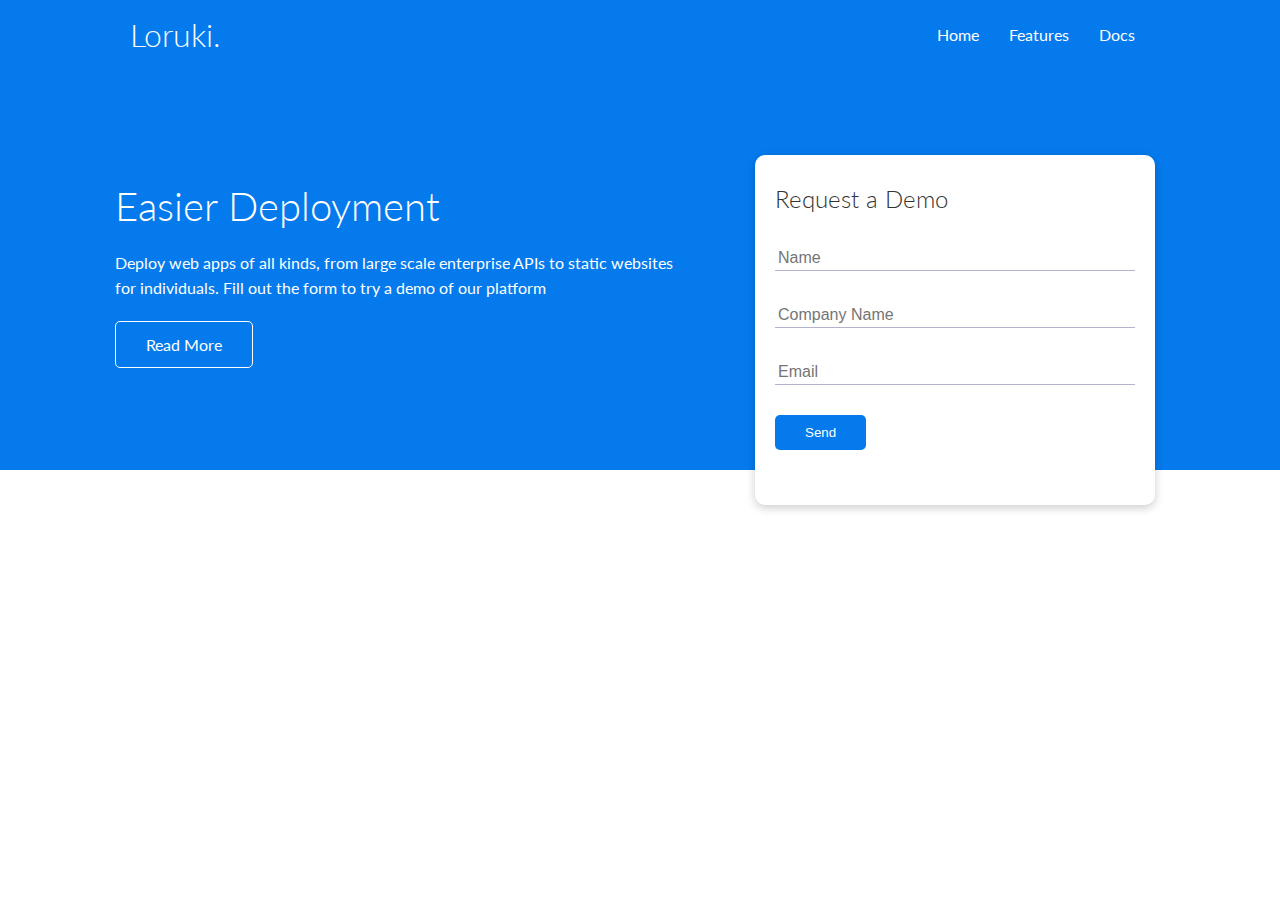
==== index.html @ 6b76390a "Up to Skewed Area section" ====
<!DOCTYPE html>
<html lang="en">
	<head>
		<meta charset="UTF-8" />
		<meta http-equiv="X-UA-Compatible" content="IE=edge" />
		<meta name="viewport" content="width=device-width, initial-scale=1.0" />
		<link rel="stylesheet" href="css/style.css" />
		<link
			rel="stylesheet"
			href="https://cdnjs.cloudflare.com/ajax/libs/font-awesome/6.0.0-beta2/css/all.min.css"
		/>
		<title>Loruki | Cloud Hosting For Everyone</title>
	</head>
	<body>
		<!-- Navbar -->
		<div class="navbar">
			<div class="container flex">
				<h1 class="logo">Loruki.</h1>
				<nav>
					<ul>
						<li><a href="index.html">Home</a></li>
						<li><a href="features.html">Features</a></li>
						<li><a href="docs.html">Docs</a></li>
					</ul>
				</nav>
			</div>
		</div>

		<!-- Showcase -->
		<section class="showcase">
			<div class="container grid">
				<div class="showcase-text">
					<h1>Easier Deployment</h1>
					<p>
						Deploy web apps of all kinds, from large scale enterprise APIs to
						static websites for individuals. Fill out the form to try a demo of
						our platform
					</p>
					<a href="features.html" class="btn btn-outline">Read More</a>
				</div>
				<div class="showcase-form card">
					<h2>Request a Demo</h2>
					<div class="form-control">
						<input type="text" name="name" placeholder="Name" required />
					</div>
					<div class="form-control">
						<input
							type="text"
							name="company"
							placeholder="Company Name"
							required
						/>
					</div>
					<div class="form-control">
						<input type="email" name="email" placeholder="Email" required />
					</div>
					<input type="submit" value="Send" class="btn btn-primary" />
				</div>
			</div>
		</section>
	</body>
</html>
---- css/style.css ----
@import url("https://fonts.googleapis.com/css2?family=Lato:wght@300&display=swap");

:root {
	--primary-color: #047aed;
}

/* universal select for reset */
* {
	box-sizing: border-box;
	padding: 0;
	margin: 0;
}

body {
	font-family: "Lato", sans-serif;
	color: #333;
	line-height: 1.6;
}

ul {
	list-style-type: none;
}

a {
	text-decoration: none;
	color: #333;
}

h1,
h2 {
	font-weight: 300;
	line-height: 1.2;
	margin: 10px 0;
}

p {
	margin: 10px 0;
}

img {
	width: 100%;
}

/* Navbar */
.navbar {
	background-color: var(--primary-color);
	color: #fff;
	height: 70px;
}

.navbar ul {
	display: flex;
}

.navbar a {
	color: #fff;
	padding: 10px;
	margin: 0 5px;
}

.navbar a:hover {
	border-bottom: 2px #fff solid;
}

.navbar .flex {
	justify-content: space-between;
}

/* Showcase */
.showcase {
	height: 400px;
	background-color: var(--primary-color);
	color: #fff;
	position: relative;
}

.showcase h1 {
	font-size: 40px;
}

.showcase p {
	margin: 20px 0;
}

.showcase .grid {
	overflow: visible;
	grid-template-columns: 55% 45%;
	gap: 30px;
}

.showcase-form {
	position: relative;
	top: 60px;
	height: 350px;
	width: 400px;
	padding: 40px;
	z-index: 100;
	justify-self: flex-end;
}

.showcase-form .form-control {
	margin: 30px 0;
}

.showcase-form input[type="text"],
.showcase-form input[type="email"] {
	border: 0;
	border-bottom: 1px solid #b4b3cb;
	width: 100%;
	padding: 3px;
	font-size: 16px;
}

.showcase-form input:focus {
	outline: none;
}

/* Utilities */
.container {
	max-width: 1100px;
	margin: 0 auto;
	overflow: auto;
	padding: 0 40px;
}

.card {
	background-color: #fff;
	color: #333;
	border-radius: 10px;
	box-shadow: 0 3px 10px rgba(0, 0, 0, 0.2);
	padding: 20px;
	margin: 10px;
}

.btn {
	display: inline-block;
	padding: 10px 30px;
	cursor: pointer;
	background: var(--primary-color);
	color: #fff;
	border: none;
	border-radius: 5px;
}

.btn-outline {
	background-color: transparent;
	border: 1px #fff solid;
}

.btn:hover {
	transform: scale(0.98);
}

.flex {
	display: flex;
	justify-content: center;
	align-items: center;
	height: 100%;
}

.grid {
	display: grid;
	grid-template-columns: repeat(2, 1fr);
	gap: 20px;
	justify-content: center;
	align-items: center;
	height: 100%;
}
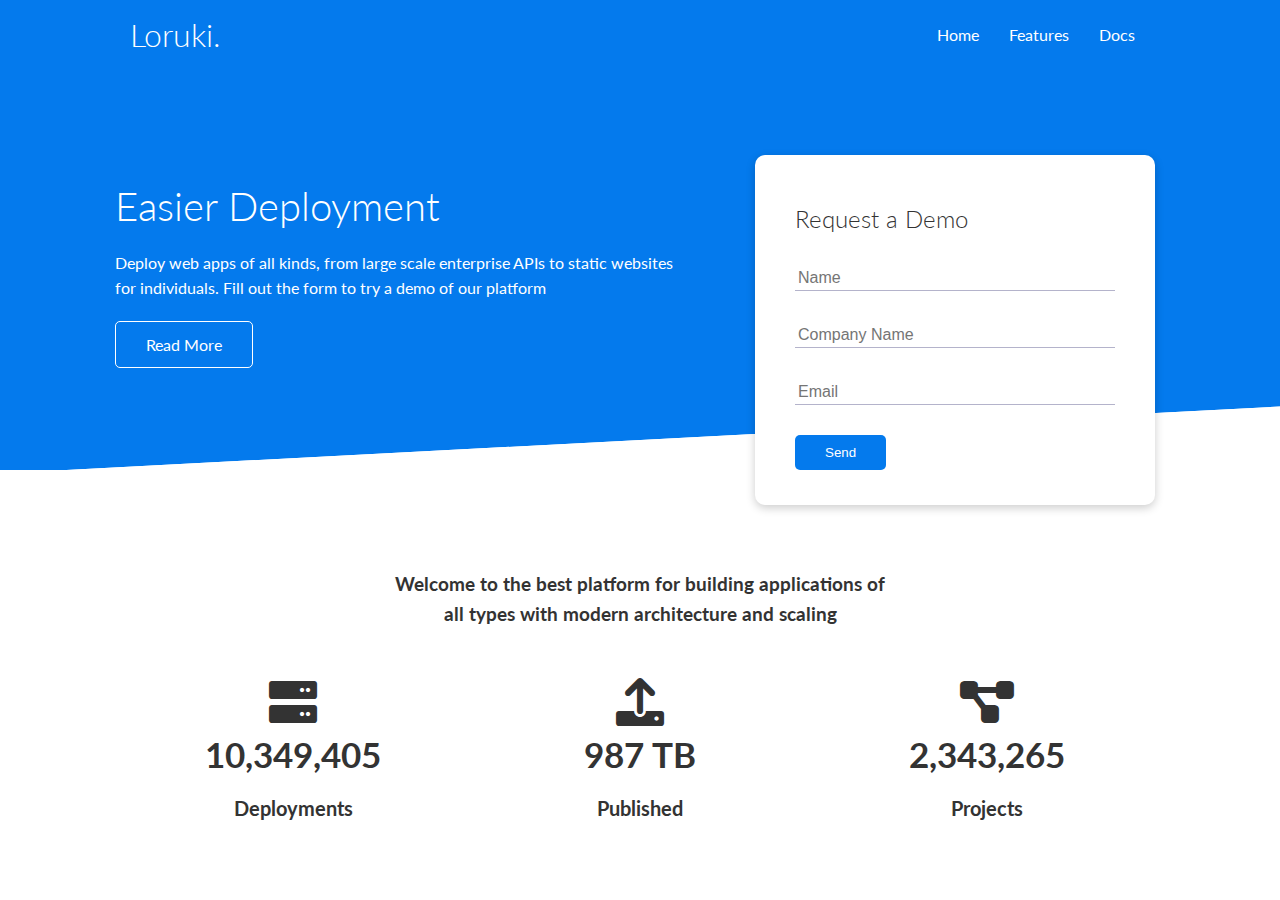
==== commit 784d747d: "Created Separate Utilities" ====
--- a/index.html
+++ b/index.html
@@ -4,6 +4,7 @@
 		<meta charset="UTF-8" />
 		<meta http-equiv="X-UA-Compatible" content="IE=edge" />
 		<meta name="viewport" content="width=device-width, initial-scale=1.0" />
+		<link rel="stylesheet" href="css/utilities.css" />
 		<link rel="stylesheet" href="css/style.css" />
 		<link
 			rel="stylesheet"
@@ -58,5 +59,32 @@
 				</div>
 			</div>
 		</section>
+		<!-- Stats -->
+		<section class="stats">
+			<div class="container">
+				<h3 class="stats-heading text-center my-1">
+					Welcome to the best platform for building applications of all types
+					with modern architecture and scaling
+				</h3>
+
+				<div class="grid grid-3 text-center my-4">
+					<div>
+						<i class="fas fa-server fa-3x"></i>
+						<h3>10,349,405</h3>
+						<p class="text-secondary">Deployments</p>
+					</div>
+					<div>
+						<i class="fas fa-upload fa-3x"></i>
+						<h3>987 TB</h3>
+						<p class="text-secondary">Published</p>
+					</div>
+					<div>
+						<i class="fas fa-project-diagram fa-3x"></i>
+						<h3>2,343,265</h3>
+						<p class="text-secondary">Projects</p>
+					</div>
+				</div>
+			</div>
+		</section>
 	</body>
 </html>
--- a/css/utilities.css
+++ b/css/utilities.css
@@ -0,0 +1,141 @@
+/* Utilities */
+.container {
+	max-width: 1100px;
+	margin: 0 auto;
+	overflow: auto;
+	padding: 0 40px;
+}
+
+.card {
+	background-color: #fff;
+	color: #333;
+	border-radius: 10px;
+	box-shadow: 0 3px 10px rgba(0, 0, 0, 0.2);
+	padding: 20px;
+	margin: 10px;
+}
+
+.btn {
+	display: inline-block;
+	padding: 10px 30px;
+	cursor: pointer;
+	background: var(--primary-color);
+	color: #fff;
+	border: none;
+	border-radius: 5px;
+}
+
+.btn-outline {
+	background-color: transparent;
+	border: 1px #fff solid;
+}
+
+.btn:hover {
+	transform: scale(0.98);
+}
+
+.text-center {
+	text-align: center;
+}
+
+.flex {
+	display: flex;
+	justify-content: center;
+	align-items: center;
+	height: 100%;
+}
+
+.grid {
+	display: grid;
+	grid-template-columns: repeat(2, 1fr);
+	gap: 20px;
+	justify-content: center;
+	align-items: center;
+	height: 100%;
+}
+
+.grid-3 {
+	grid-template-columns: repeat(3, 1fr);
+}
+
+/* Margin */
+.my-1 {
+	margin: 1rem 0;
+}
+
+.my-2 {
+	margin: 1.5rem 0;
+}
+
+.my-3 {
+	margin: 2rem 0;
+}
+
+.my-4 {
+	margin: 3rem 0;
+}
+
+.my-5 {
+	margin: 4rem 0;
+}
+
+.m-1 {
+	margin: 1rem;
+}
+
+.m-2 {
+	margin: 1.5rem;
+}
+
+.m-3 {
+	margin: 2rem;
+}
+
+.m-4 {
+	margin: 3rem;
+}
+
+.m-5 {
+	margin: 4rem;
+}
+
+/* Padding */
+.py-1 {
+	padding: 1rem 0;
+}
+
+.py-2 {
+	padding: 1.5rem 0;
+}
+
+.py-3 {
+	padding: 2rem 0;
+}
+
+.py-4 {
+	padding: 3rem 0;
+}
+
+.py-5 {
+	padding: 4rem 0;
+}
+
+.p-1 {
+	padding: 1rem;
+}
+
+.p-2 {
+	padding: 1.5rem;
+}
+
+.p-3 {
+	padding: 2rem;
+}
+
+.p-4 {
+	padding: 3rem;
+}
+
+.p-5 {
+	padding: 4rem;
+}
--- a/css/style.css
+++ b/css/style.css
@@ -115,54 +115,36 @@
 	outline: none;
 }
 
-/* Utilities */
-.container {
-	max-width: 1100px;
-	margin: 0 auto;
-	overflow: auto;
-	padding: 0 40px;
+.showcase::before,
+.showcase::after {
+	content: "";
+	position: absolute;
+	height: 100px;
+	bottom: -70px;
+	right: 0;
+	left: 0;
+	background: #fff;
+	transform: skewY(-3deg);
+	-webkit-transform: skewY(-3deg);
+	-moz-transform: skewY(-3deg);
+	-ms-transform: skewY(-3deg);
 }
 
-.card {
-	background-color: #fff;
-	color: #333;
-	border-radius: 10px;
-	box-shadow: 0 3px 10px rgba(0, 0, 0, 0.2);
-	padding: 20px;
-	margin: 10px;
+/* Stats */
+.stats {
+	padding-top: 100px;
 }
 
-.btn {
-	display: inline-block;
-	padding: 10px 30px;
-	cursor: pointer;
-	background: var(--primary-color);
-	color: #fff;
-	border: none;
-	border-radius: 5px;
+.stats-heading {
+	max-width: 500px;
+	margin: auto;
 }
 
-.btn-outline {
-	background-color: transparent;
-	border: 1px #fff solid;
+.stats .grid h3 {
+	font-size: 35px;
 }
 
-.btn:hover {
-	transform: scale(0.98);
+.stats .grid p {
+	font-size: 20px;
+	font-weight: bold;
 }
-
-.flex {
-	display: flex;
-	justify-content: center;
-	align-items: center;
-	height: 100%;
-}
-
-.grid {
-	display: grid;
-	grid-template-columns: repeat(2, 1fr);
-	gap: 20px;
-	justify-content: center;
-	align-items: center;
-	height: 100%;
-}
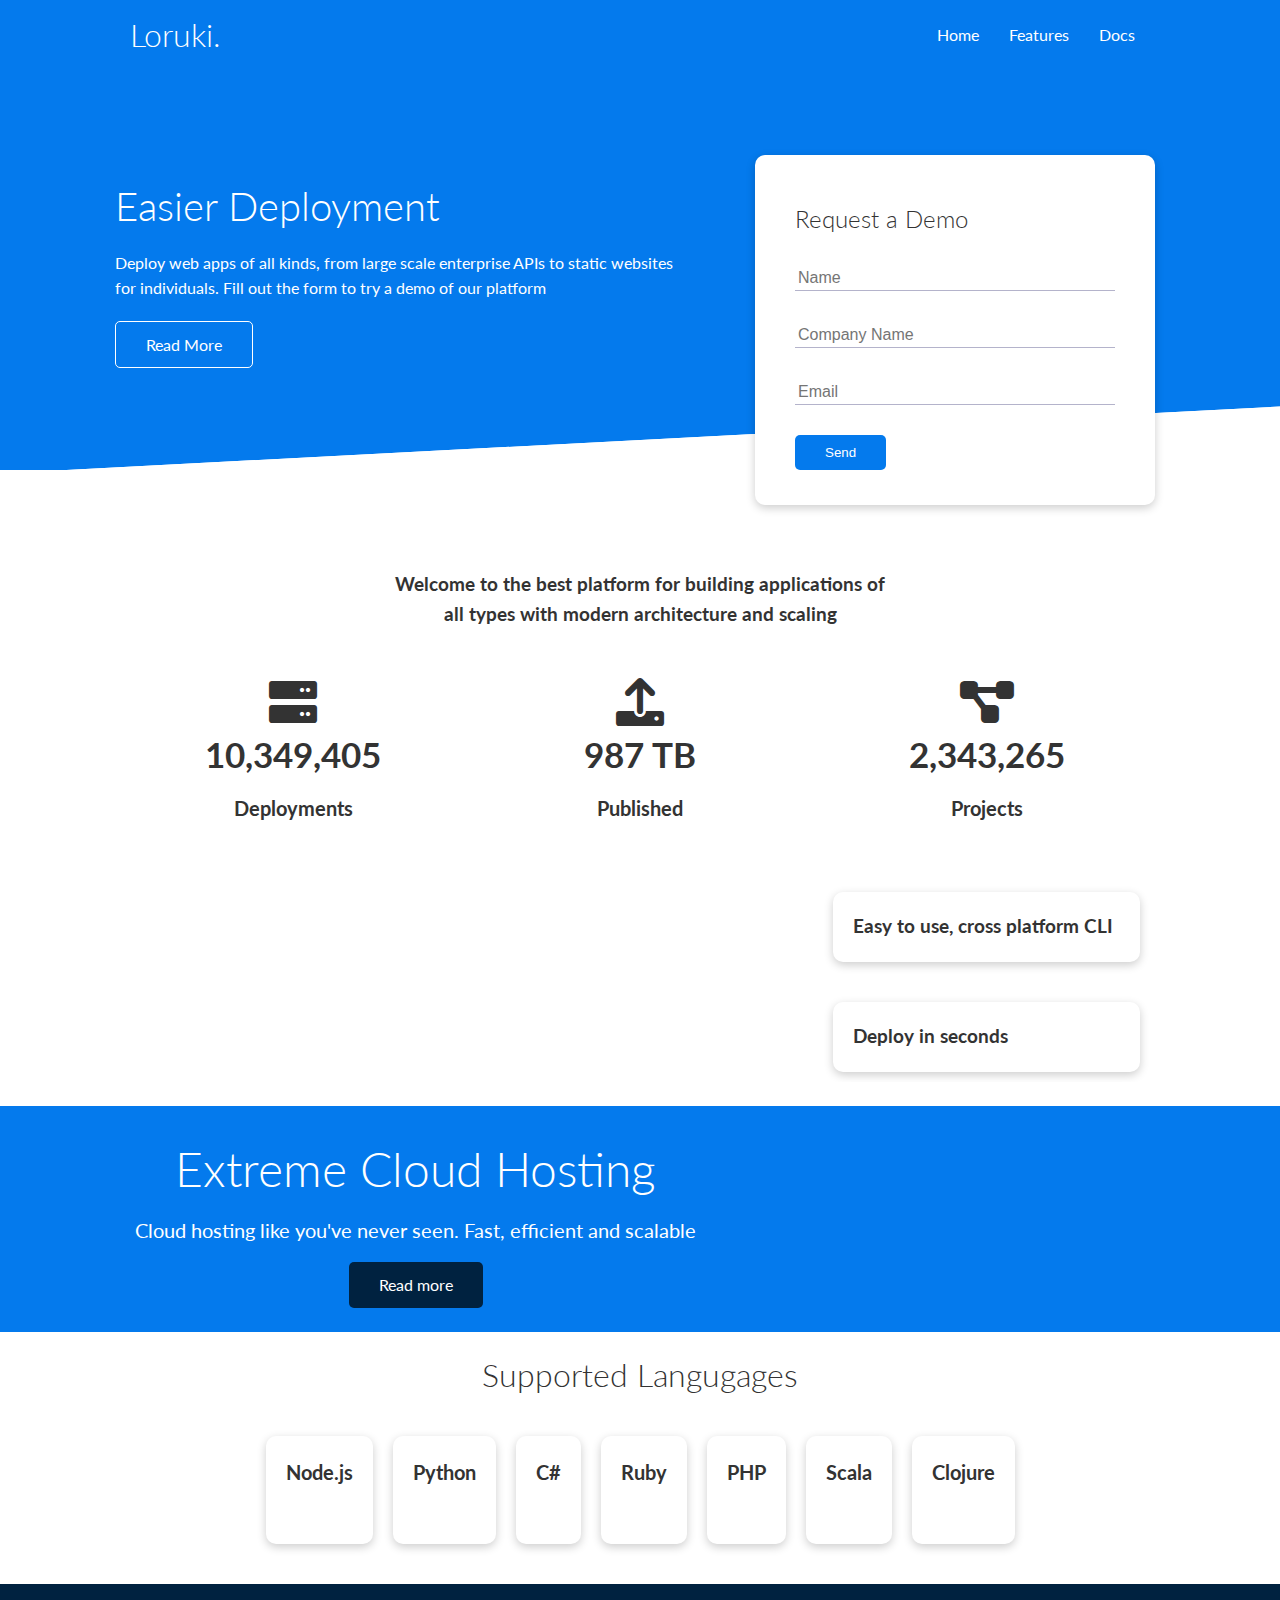
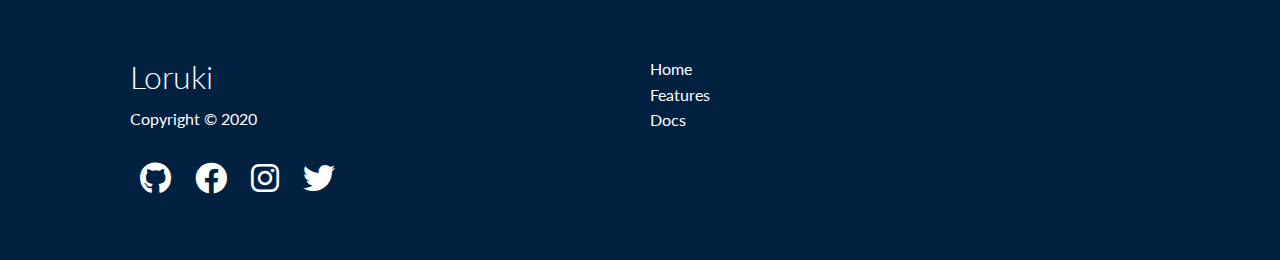
==== commit 0c96dfac: "Additions" ====
--- a/index.html
+++ b/index.html
@@ -86,5 +86,89 @@
 				</div>
 			</div>
 		</section>
+
+		<!-- Cli -->
+		<section class="cli">
+			<div class="container grid">
+				<img src="images/cli.png" alt="" />
+				<div class="card">
+					<h3>Easy to use, cross platform CLI</h3>
+				</div>
+				<div class="card">
+					<h3>Deploy in seconds</h3>
+				</div>
+			</div>
+		</section>
+		<!-- Cloud -->
+		<section class="cloud bg-primary my-2 py-2">
+			<div class="container grid">
+				<div class="text-center">
+					<h2 class="lg">Extreme Cloud Hosting</h2>
+					<p class="lead my-1">
+						Cloud hosting like you've never seen. Fast, efficient and scalable
+					</p>
+					<a href="features.html" class="btn btn-dark">Read more</a>
+				</div>
+				<img src="images/cloud.png" alt="" />
+			</div>
+		</section>
+
+		<!-- Languages -->
+		<section class="languages">
+			<h2 class="md text-center my-2">Supported Langugages</h2>
+			<div class="container flex">
+				<div class="card">
+					<h4>Node.js</h4>
+					<img src="images/logos/node.png" alt="" />
+				</div>
+				<div class="card">
+					<h4>Python</h4>
+					<img src="images/logos/python.png" alt="" />
+				</div>
+				<div class="card">
+					<h4>C#</h4>
+					<img src="images/logos/csharp.png" alt="" />
+				</div>
+				<div class="card">
+					<h4>Ruby</h4>
+					<img src="images/logos/ruby.png" alt="" />
+				</div>
+				<div class="card">
+					<h4>PHP</h4>
+					<img src="images/logos/php.png" alt="" />
+				</div>
+				<div class="card">
+					<h4>Scala</h4>
+					<img src="images/logos/scala.png" alt="" />
+				</div>
+				<div class="card">
+					<h4>Clojure</h4>
+					<img src="images/logos/clojure.png" alt="" />
+				</div>
+			</div>
+		</section>
+
+		<!-- Footer -->
+		<footer class="footer bg-dark py-5">
+			<div class="container grid grid3">
+				<div>
+					<h1>Loruki</h1>
+					<p>Copyright &copy; 2020</p>
+				</div>
+				<nav>
+					<ul>
+						<li><a href="index.html">Home</a></li>
+						<li><a href="features.html">Features</a></li>
+						<li><a href="docs.html">Docs</a></li>
+					</ul>
+				</nav>
+				<div class="social">
+					<a href="#"><i class="fab fa-github fa-2x"></i></a>
+					<a href="#"><i class="fab fa-facebook fa-2x"></i></a>
+					<a href="#"><i class="fab fa-instagram fa-2x"></i></a>
+					<a href="#"><i class="fab fa-twitter fa-2x"></i></a>
+				</div>
+			</div>
+		</footer>
 	</body>
 </html>
--- a/css/utilities.css
+++ b/css/utilities.css
@@ -32,6 +32,62 @@
 
 .btn:hover {
 	transform: scale(0.98);
+}
+
+/* Backgrounds & colored buttons */
+.bg-primary,
+.btn-primary {
+	background-color: var(--primary-color);
+	color: #fff;
+}
+
+.bg-secondary,
+.btn-secondary {
+	background-color: var(--secondary-color);
+	color: #fff;
+}
+
+.bg-dark,
+.btn-dark {
+	background-color: var(--dark-color);
+	color: #fff;
+}
+
+.bg-light,
+.btn-light {
+	background-color: var(--light-color);
+	color: #333;
+}
+
+.bg-primary a,
+.btn-primary a,
+.bg-secondary a,
+.btn-secondary a,
+.bg-dark a,
+.btn-dark a {
+	color:#fff;
+}
+
+
+/* Text sizes */
+.lead {
+	font-size: 20px;
+}
+
+.sm {
+	font-size: 1rem;
+}
+
+.md {
+	font-size: 2rem;
+}
+
+.lg {
+	font-size: 3rem;
+}
+
+.xl {
+	font-size: 4rem;
 }
 
 .text-center {
--- a/css/style.css
+++ b/css/style.css
@@ -2,6 +2,9 @@
 
 :root {
 	--primary-color: #047aed;
+	--secondary-color: #1c3fa8;
+	--dark-color: #002240;
+	--light-color: #f4f4f4;
 }
 
 /* universal select for reset */
@@ -148,3 +151,44 @@
 	font-size: 20px;
 	font-weight: bold;
 }
+
+/* Cli */
+.cli .grid {
+	grid-template-columns: repeat(3, 1fr);
+	grid-template-rows: repeat(2, 1fr);
+}
+
+.cli .grid > *:first-child {
+	grid-column: 1 / span 2;
+	grid-row: 1 / span 2;
+}
+
+/* Cloud */
+.cloud .grid {
+	grid-template-columns: 4fr 3fr;
+}
+
+/* Languages */
+.languages .flex {
+	flex-wrap: wrap;
+}
+
+.languages .card {
+	text-align: center;
+	margin: 18px 10px 40px;
+	transition: transform 0.2s ease-in;
+}
+
+.languages .card h4 {
+	font-size: 20px;
+	margin-bottom: 10px;
+}
+
+.languages .card:hover {
+	transform: translateY(-15px);
+}
+
+/* Footer */
+.footer .social a {
+	margin: 0 10px;
+}
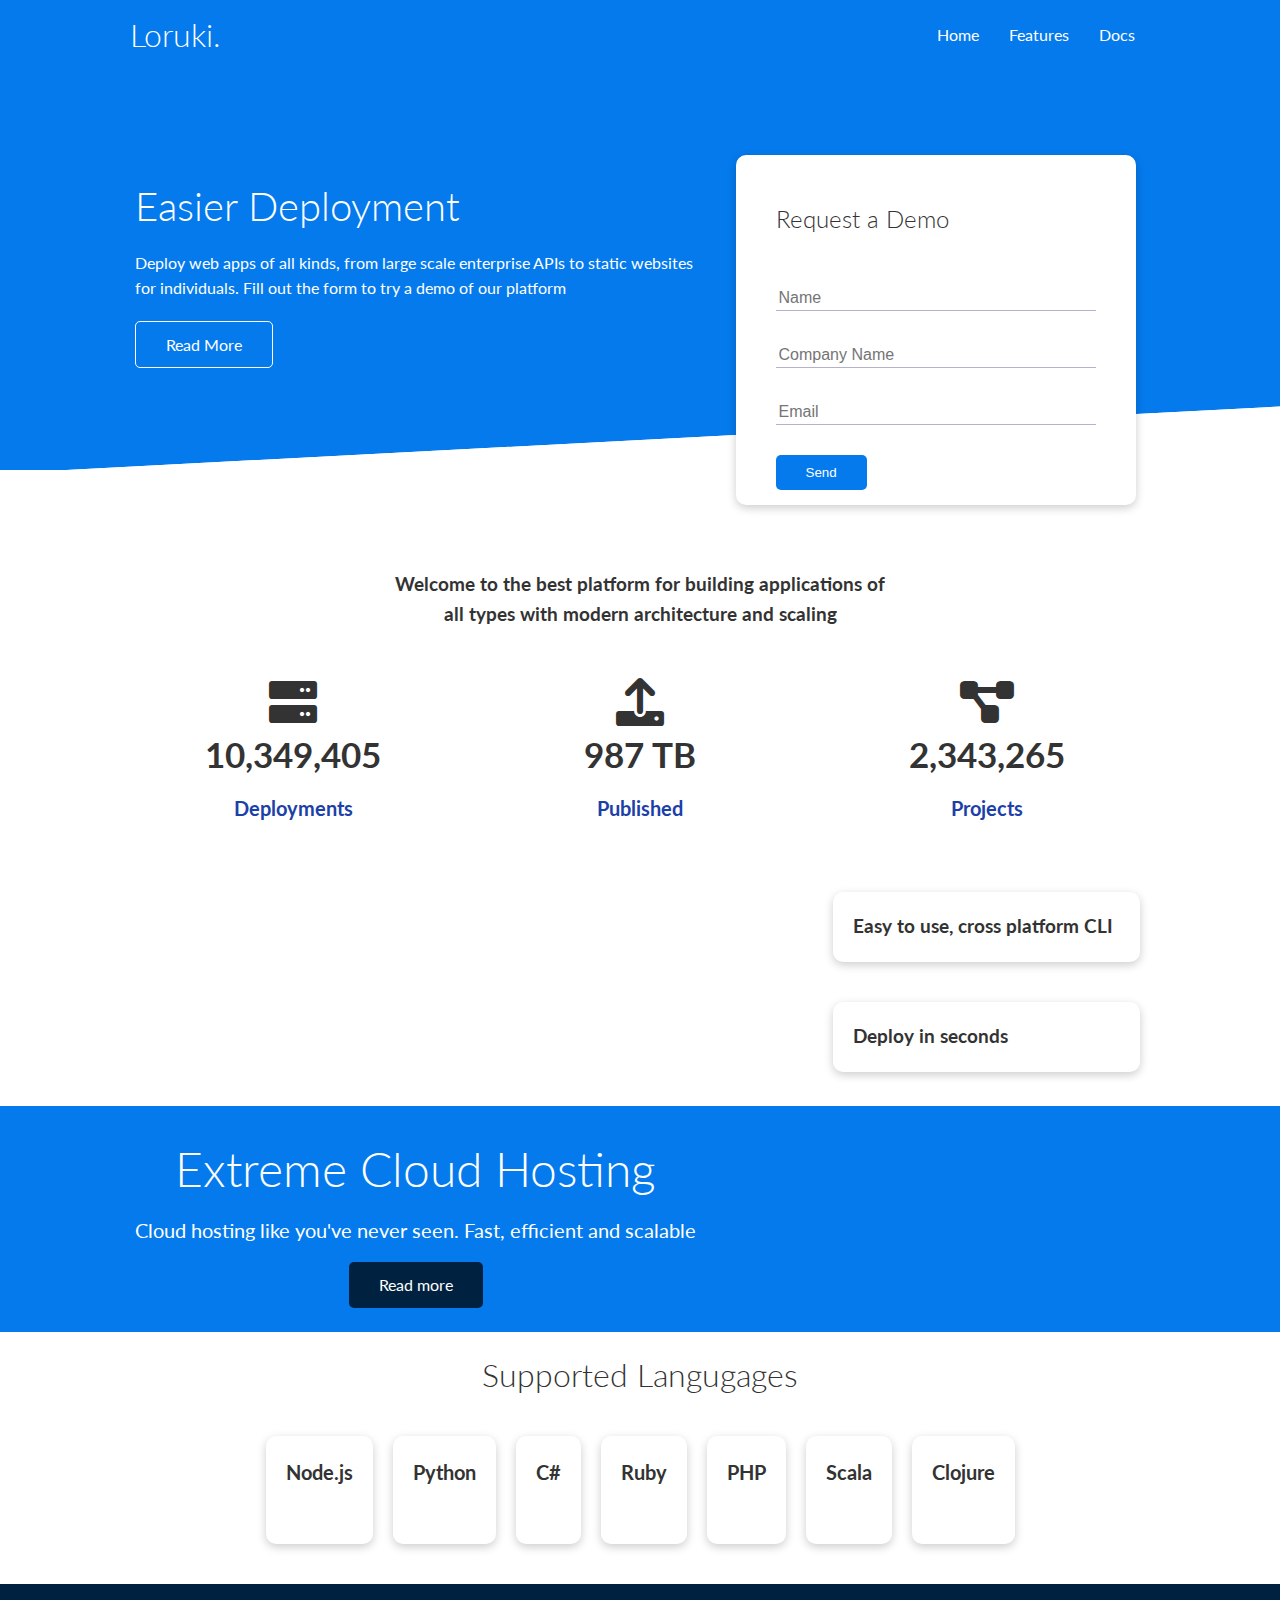
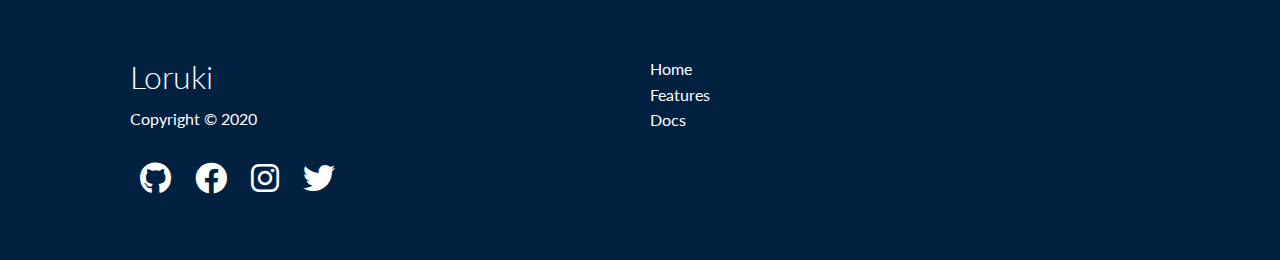
==== commit 8246333d: "Completed site, prepping for netlify" ====
--- a/index.html
+++ b/index.html
@@ -41,21 +41,27 @@
 				</div>
 				<div class="showcase-form card">
 					<h2>Request a Demo</h2>
-					<div class="form-control">
-						<input type="text" name="name" placeholder="Name" required />
-					</div>
-					<div class="form-control">
-						<input
-							type="text"
-							name="company"
-							placeholder="Company Name"
-							required
-						/>
-					</div>
-					<div class="form-control">
-						<input type="email" name="email" placeholder="Email" required />
-					</div>
-					<input type="submit" value="Send" class="btn btn-primary" />
+					<form name="contact" method="POST" netlify-honeypot="bot-field" data-netlify="true">
+						<input type="hidden" name="form-name" value="contact">
+						<p class="hidden">
+							<label>Don’t fill this out if you’re human: <input name="bot-field" /></label>
+						  </p>
+						<div class="form-control">
+							<input type="text" name="name" placeholder="Name" required />
+						</div>
+						<div class="form-control">
+							<input
+								type="text"
+								name="company"
+								placeholder="Company Name"
+								required
+							/>
+						</div>
+						<div class="form-control">
+							<input type="email" name="email" placeholder="Email" required />
+						</div>
+						<input type="submit" value="Send" class="btn btn-primary" />
+					</form>
 				</div>
 			</div>
 		</section>
--- a/css/utilities.css
+++ b/css/utilities.css
@@ -65,9 +65,25 @@
 .btn-secondary a,
 .bg-dark a,
 .btn-dark a {
-	color:#fff;
-}
-
+	color: #fff;
+}
+
+/* Text Colors */
+.text-primary{
+	color: var(--primary-color);
+}
+
+.text-secondary{
+	color: var(--secondary-color);
+}
+
+.text-dark{
+	color: var(--dark-color);
+}
+
+.text-light{
+	color: var(--light-color);
+}
 
 /* Text sizes */
 .lead {
@@ -92,6 +108,28 @@
 
 .text-center {
 	text-align: center;
+}
+
+/* Alert */
+.alert {
+	background-color: var(--light-color);
+	padding: 10px 20px;
+	font-weight: bold;
+	margin: 15px 0;
+}
+
+.alert i {
+	margin-right: 10px;
+}
+
+.alert-success {
+	background-color: var(--success-color);
+	color: #fff;
+}
+
+.alert-error {
+	background-color: var(--error-color);
+	color: #fff;
 }
 
 .flex {
--- a/css/style.css
+++ b/css/style.css
@@ -5,6 +5,8 @@
 	--secondary-color: #1c3fa8;
 	--dark-color: #002240;
 	--light-color: #f4f4f4;
+	--success-color: #5cb85c;
+	--error-color: #d9534f;
 }
 
 /* universal select for reset */
@@ -42,6 +44,18 @@
 
 img {
 	width: 100%;
+}
+
+code,
+pre {
+	background: #333;
+	color: #fff;
+	padding: 10px;
+}
+
+.hidden {
+	visibility: hidden;
+	height: 0;
 }
 
 /* Navbar */
@@ -87,8 +101,12 @@
 
 .showcase .grid {
 	overflow: visible;
-	grid-template-columns: 55% 45%;
+	grid-template-columns: 55% auto;
 	gap: 30px;
+}
+
+.showcase-text {
+	animation: slideInFromLeft 1s ease-in;
 }
 
 .showcase-form {
@@ -99,6 +117,7 @@
 	padding: 40px;
 	z-index: 100;
 	justify-self: flex-end;
+	animation: slideInFromRight 1s ease-in;
 }
 
 .showcase-form .form-control {
@@ -136,6 +155,7 @@
 /* Stats */
 .stats {
 	padding-top: 100px;
+	animation: slideInFromBottom 1s ease-in;
 }
 
 .stats-heading {
@@ -188,7 +208,165 @@
 	transform: translateY(-15px);
 }
 
+/* Features */
+.features-head img,
+.docs-head img {
+	width: 200px;
+	justify-self: flex-end;
+}
+
+.features-sub-head img {
+	width: 300px;
+	justify-self: flex-end;
+}
+
+.features-main .card > i {
+	margin-right: 20px;
+}
+
+.features-main .grid {
+	padding: 30px;
+}
+
+.features-main .grid > *:first-child {
+	grid-column: 1 / span 3;
+}
+
+.features-main .grid > *:nth-child(2) {
+	grid-column: 1 / span 2;
+}
+
+/* Docs */
+.docs-main h3 {
+	margin: 20px 0;
+}
+
+.docs-main .grid {
+	grid-template-columns: 1fr 2fr;
+	align-items: flex-start;
+}
+
+.docs-main nav li {
+	font-size: 17px;
+	padding-bottom: 5px;
+	margin-bottom: 5px;
+	border-bottom: 1px #ccc solid;
+}
+
+.docs-main a:hover {
+	font-weight: bold;
+}
+
 /* Footer */
 .footer .social a {
 	margin: 0 10px;
 }
+
+/* Animations */
+@keyframes slideInFromLeft {
+	0% {
+		transform: translateX(-100%);
+	}
+
+	100% {
+		transform: translateX(0);
+	}
+}
+
+@keyframes slideInFromRight {
+	0% {
+		transform: translateX(100%);
+	}
+
+	100% {
+		transform: translateX(0);
+	}
+}
+
+@keyframes slideInFromTop {
+	0% {
+		transform: translateY(-100%);
+	}
+
+	100% {
+		transform: translateY(0);
+	}
+}
+
+@keyframes slideInFromBottom {
+	0% {
+		transform: translateY(100%);
+	}
+
+	100% {
+		transform: translateY(0);
+	}
+}
+
+/* Tablets and under */
+@media (max-width: 768px) {
+	.grid,
+	.showcase .grid,
+	.stats .grid,
+	.cli .grid,
+	.cloud.grid,
+	.features-main .grid,
+	.docs-main .grid {
+		grid-template-columns: 1fr;
+		grid-row: 1fr;
+	}
+
+	.showcase {
+		height: auto;
+	}
+
+	.showcase-text {
+		text-align: center;
+		margin-top: 40px;
+		animation: slideInFromTop 1s ease-in;
+	}
+
+	.showcase-form {
+		justify-self: center;
+		margin: auto;
+		animation: slideInFromBottom 1s ease-in;
+	}
+
+	.cli .grid > *:first-child {
+		grid-column: 1;
+		grid-row: 1;
+	}
+
+	.features-head,
+	.features-sub-head,
+	.docs-head {
+		text-align: center;
+	}
+
+	.features-head img,
+	.features-sub-head img,
+	.docs-head img {
+		justify-self: center;
+	}
+
+	.features-main .grid > *:first-child,
+	.features-main .grid > *:nth-child(2) {
+		grid-column: 1;
+	}
+}
+
+/* Mobile */
+@media (max-width: 500px) {
+	.navbar {
+		height: 110px;
+	}
+
+	.navbar .flex {
+		flex-direction: column;
+	}
+
+	.navbar ul {
+		padding: 10px;
+		background-color: rgba(0, 0, 0, 0.1);
+	}
+}
